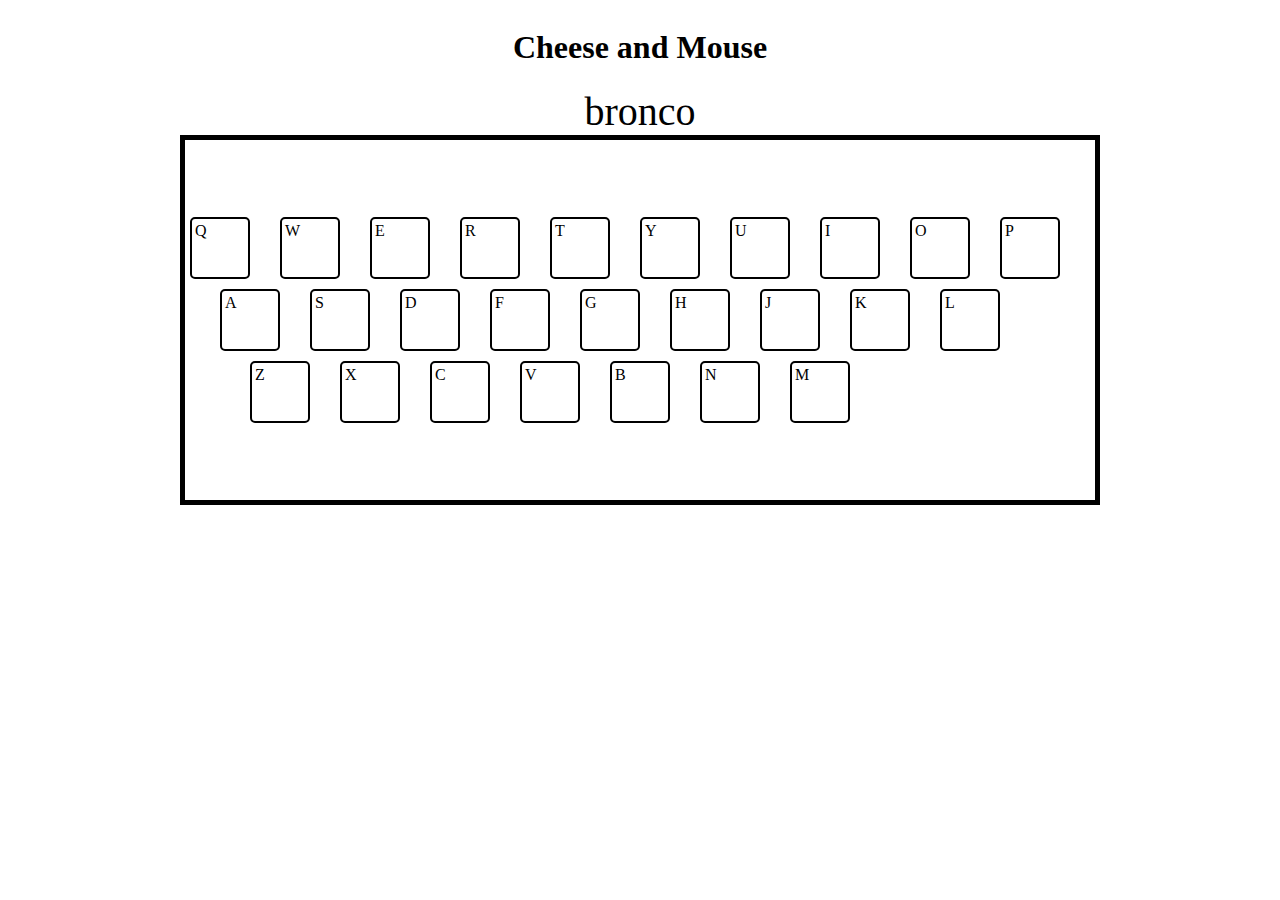
==== index.html @ b476ed8b "hiddenWord in world holder" ====
<!DOCTYPE html>
<html lang="en">
<head>
  <meta charset="UTF-8">
  <meta http-equiv="X-UA-Compatible" content="IE=edge">
  <meta name="viewport" content="width=device-width, initial-scale=1.0">
  <script type="text/javascript" defer src="script.js"></script>
  <link rel="stylesheet" href="style.css">
  <title>Document</title>
</head>
<body>
  <header>
    <h1>Cheese and Mouse</h1>
  </header>
  <section class="info"></section>
  <section class="word"></section>
  <section class="keyboard">
    <div class="key" id="q">Q</div>
    <div class="key" id="w">W</div>
    <div class="key" id="e">E</div>
    <div class="key" id="r">R</div>
    <div class="key" id="t">T</div>
    <div class="key" id="y">Y</div>
    <div class="key" id="u">U</div>
    <div class="key" id="i">I</div>
    <div class="key" id="o">O</div>
    <div class="key" id="p">P</div>
    <div class="key" id="a">A</div>
    <div class="key" id="s">S</div>
    <div class="key" id="d">D</div>
    <div class="key" id="f">F</div>
    <div class="key" id="g">G</div>
    <div class="key" id="h">H</div>
    <div class="key" id="j">J</div>
    <div class="key" id="k">K</div>
    <div class="key" id="l">L</div>
    <div class="key" id="z">Z</div>
    <div class="key" id="x">X</div>
    <div class="key" id="c">C</div>
    <div class="key" id="v">V</div>
    <div class="key" id="b">B</div>
    <div class="key" id="n">N</div>
    <div class="key" id="m">M</div>
  </section>
  
</body>
</html>
---- style.css ----
body {
  display: flex;
  flex-direction: column;
  justify-content: center;
  align-items: center;
}

.word {
  display: flex;
  justify-content: center;
  align-items: center;
  
  width: 600px;
  font-size: 40px;
}

.keyboard {
  display: grid;
  grid-template-columns: 1fr 1fr 1fr 1fr 1fr 1fr 1fr 1fr 1fr 1fr 1fr 1fr 1fr 1fr 1fr 1fr 1fr 1fr 1fr 1fr 1fr 1fr 1fr 1fr 1fr 1fr 1fr 1fr 1fr 1fr;
  grid-template-rows: 1fr 1fr 1fr 1fr 1fr;
  row-gap: 10px;


  border: 5px solid black;
  padding: 5px;
  height: 350px;
  width: 900px;

}

.key {
  border: 2px solid black;
  border-Radius: 5px;
  padding-left: 3px;
  padding-top: 3px;

}



#q {
  grid-row-start: 2;
  grid-column: 1/ span 2;
}

#w {
  grid-row-start: 2;
  grid-column: 4/ span 2;
}

#e {
  grid-row-start: 2;
  grid-column: 7/ span 2;
}

#r {
  grid-row-start: 2;
  grid-column: 10/ span 2;
}

#t {
  grid-row-start: 2;
  grid-column: 13/ span 2;
}

#y {
  grid-row-start: 2;
  grid-column: 16/ span 2;
}

#u {
  grid-row-start: 2;
  grid-column: 19/ span 2;
}

#i {
  grid-row-start: 2;
  grid-column: 22/ span 2;
}

#o {
  grid-row-start: 2;
  grid-column: 25/ span 2;
}

#p {
  grid-row-start: 2;
  grid-column: 28/ span 2;
}

#a {
  grid-row-start: 3;
  grid-column: 2/ span 2;
}

#s {
  grid-row-start: 3;
  grid-column: 5/ span 2;
}

#d {
  grid-row-start: 3;
  grid-column: 8/ span 2;
}

#f {
  grid-row-start: 3;
  grid-column: 11/ span 2;
}

#g {
  grid-row-start: 3;
  grid-column: 14/ span 2;
}

#h {
  grid-row-start: 3;
  grid-column: 17/ span 2;
}

#j {
  grid-row-start: 3;
  grid-column: 20/ span 2;
}

#k {
  grid-row-start: 3;
  grid-column: 23/ span 2;
}

#l {
  grid-row-start: 3;
  grid-column: 26/ span 2;
}

#z {
  grid-row-start: 4;
  grid-column: 3/ span 2;
}

#x {
  grid-row-start: 4;
  grid-column: 6/ span 2;
}

#c {
  grid-row-start: 4;
  grid-column: 9/ span 2;
}

#v {
  grid-row-start: 4;
  grid-column: 12/ span 2;
}

#b {
  grid-row-start: 4;
  grid-column: 15/ span 2;
}

#n {
  grid-row-start: 4;
  grid-column: 18/ span 2;
}

#m {
  grid-row-start: 4;
  grid-column: 21/ span 2;
}
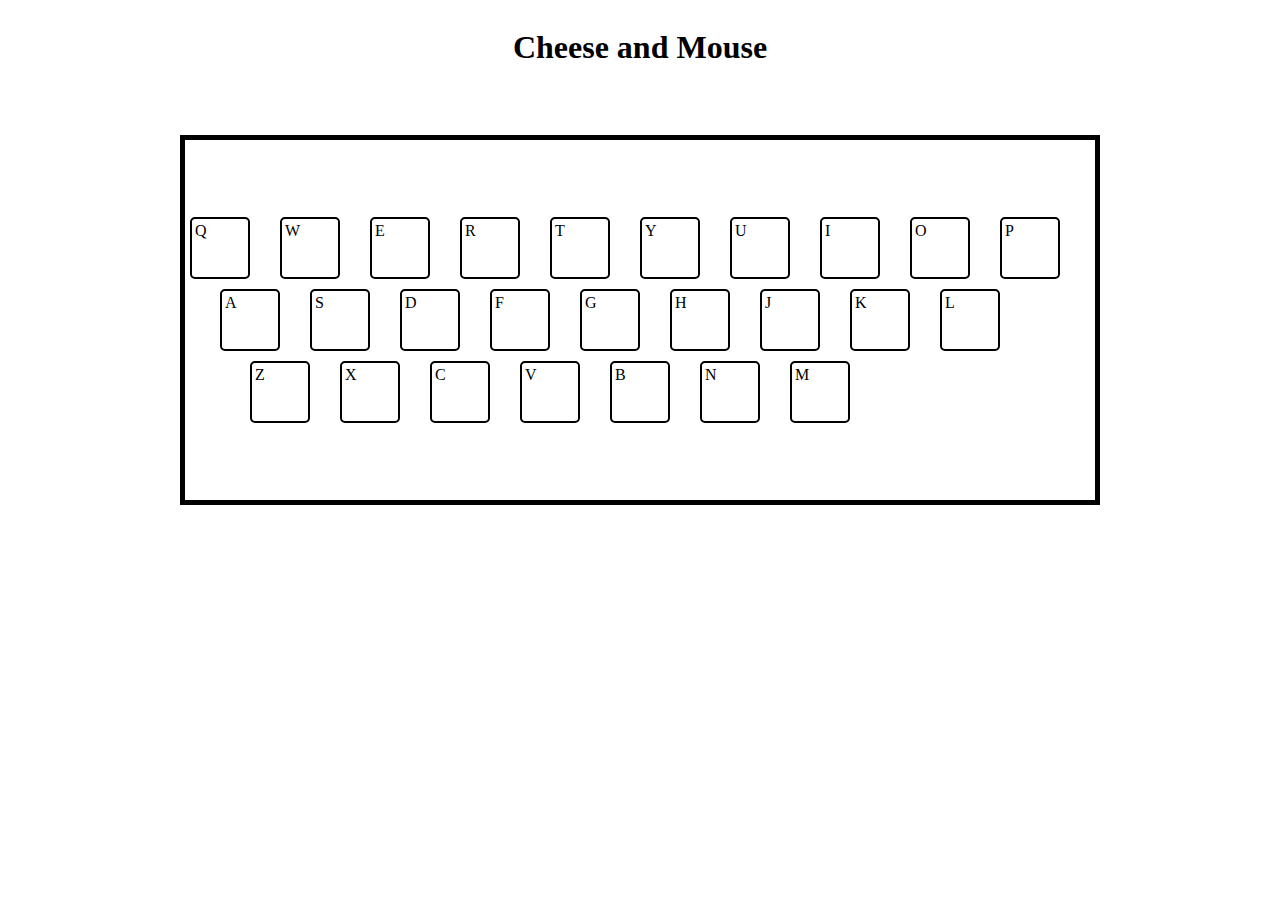
==== commit a4d0eb20: "chances counter added - needs refinement" ====
--- a/index.html
+++ b/index.html
@@ -12,7 +12,9 @@
   <header>
     <h1>Cheese and Mouse</h1>
   </header>
-  <section class="info"></section>
+  <section class="info">
+    <div class="chances"></div>
+  </section>
   <section class="word"></section>
   <section class="keyboard">
     <div class="key" id="q">Q</div>
--- a/style.css
+++ b/style.css
@@ -9,9 +9,15 @@
   display: flex;
   justify-content: center;
   align-items: center;
+  column-gap: 10px;
+
   
   width: 600px;
   font-size: 40px;
+}
+
+.letters {
+  opacity: 0;
 }
 
 .keyboard {
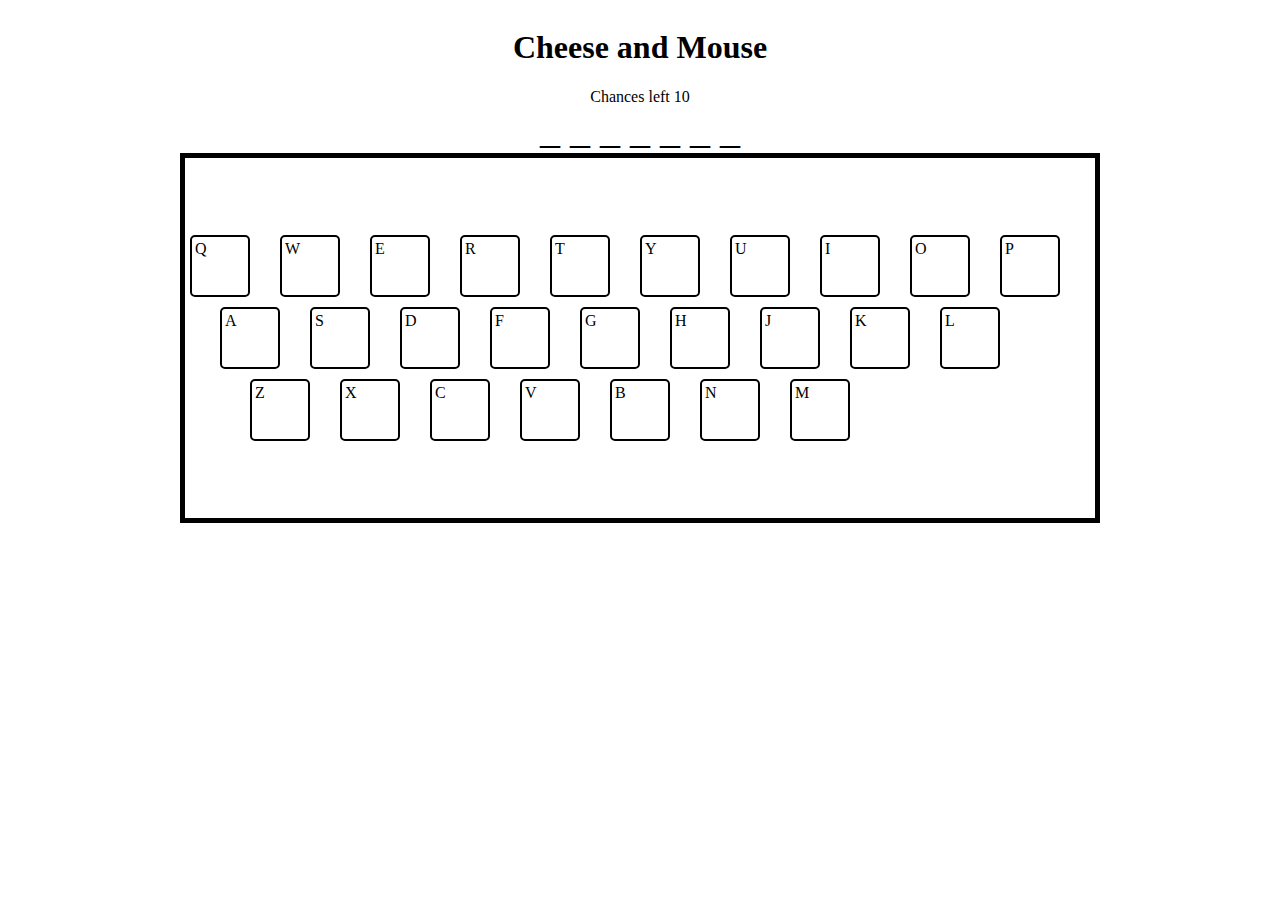
==== commit 963d194d: "winner condition working" ====
--- a/index.html
+++ b/index.html
@@ -14,6 +14,7 @@
   </header>
   <section class="info">
     <div class="chances"></div>
+    <div class="message"></div>
   </section>
   <section class="word"></section>
   <section class="keyboard">
--- a/style.css
+++ b/style.css
@@ -16,8 +16,8 @@
   font-size: 40px;
 }
 
-.letters {
-  opacity: 0;
+.message {
+  font-size: 30px;
 }
 
 .keyboard {
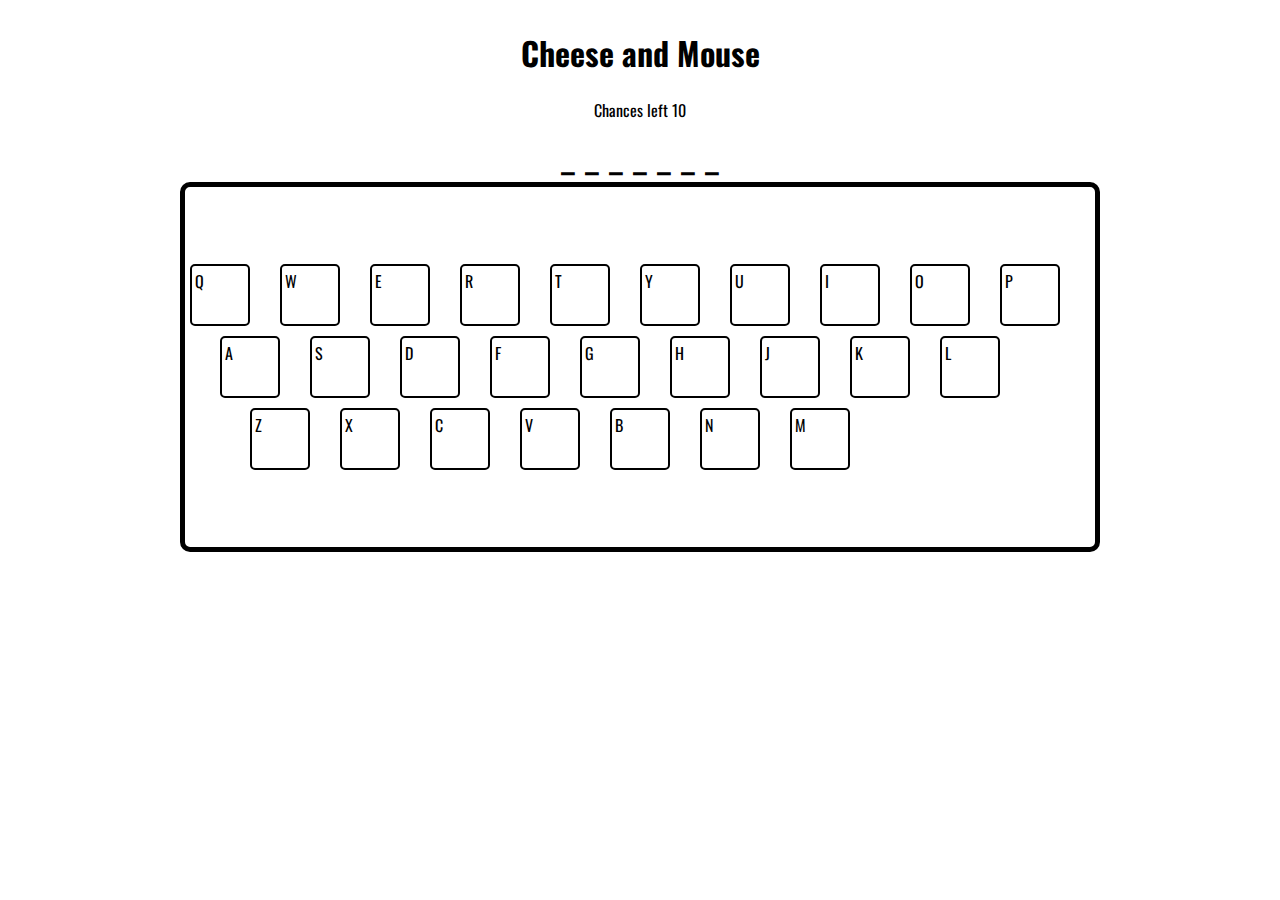
==== commit 8a41f83f: "not focused - css, small cleanup, google font" ====
--- a/index.html
+++ b/index.html
@@ -6,7 +6,8 @@
   <meta name="viewport" content="width=device-width, initial-scale=1.0">
   <script type="text/javascript" defer src="script.js"></script>
   <link rel="stylesheet" href="style.css">
-  <title>Document</title>
+  <link href="https://fonts.googleapis.com/css2?family=Oswald:wght@300&display=swap" rel="stylesheet">
+  <title>Cheese and Mouse</title>
 </head>
 <body>
   <header>
@@ -45,6 +46,6 @@
     <div class="key" id="n">N</div>
     <div class="key" id="m">M</div>
   </section>
-  
+  <button class="restart">Restart</button>
 </body>
 </html>--- a/style.css
+++ b/style.css
@@ -3,6 +3,8 @@
   flex-direction: column;
   justify-content: center;
   align-items: center;
+  font-family: 'Oswald', sans-serif;
+
 }
 
 .word {
@@ -20,6 +22,14 @@
   font-size: 30px;
 }
 
+.restart {
+  opacity: 0;
+  font-size: 18px;
+  margin: 10px;
+  border: 3px solid black;
+  border-radius: 4px;
+}
+
 .keyboard {
   display: grid;
   grid-template-columns: 1fr 1fr 1fr 1fr 1fr 1fr 1fr 1fr 1fr 1fr 1fr 1fr 1fr 1fr 1fr 1fr 1fr 1fr 1fr 1fr 1fr 1fr 1fr 1fr 1fr 1fr 1fr 1fr 1fr 1fr;
@@ -28,6 +38,7 @@
 
 
   border: 5px solid black;
+  border-radius: 10px;
   padding: 5px;
   height: 350px;
   width: 900px;
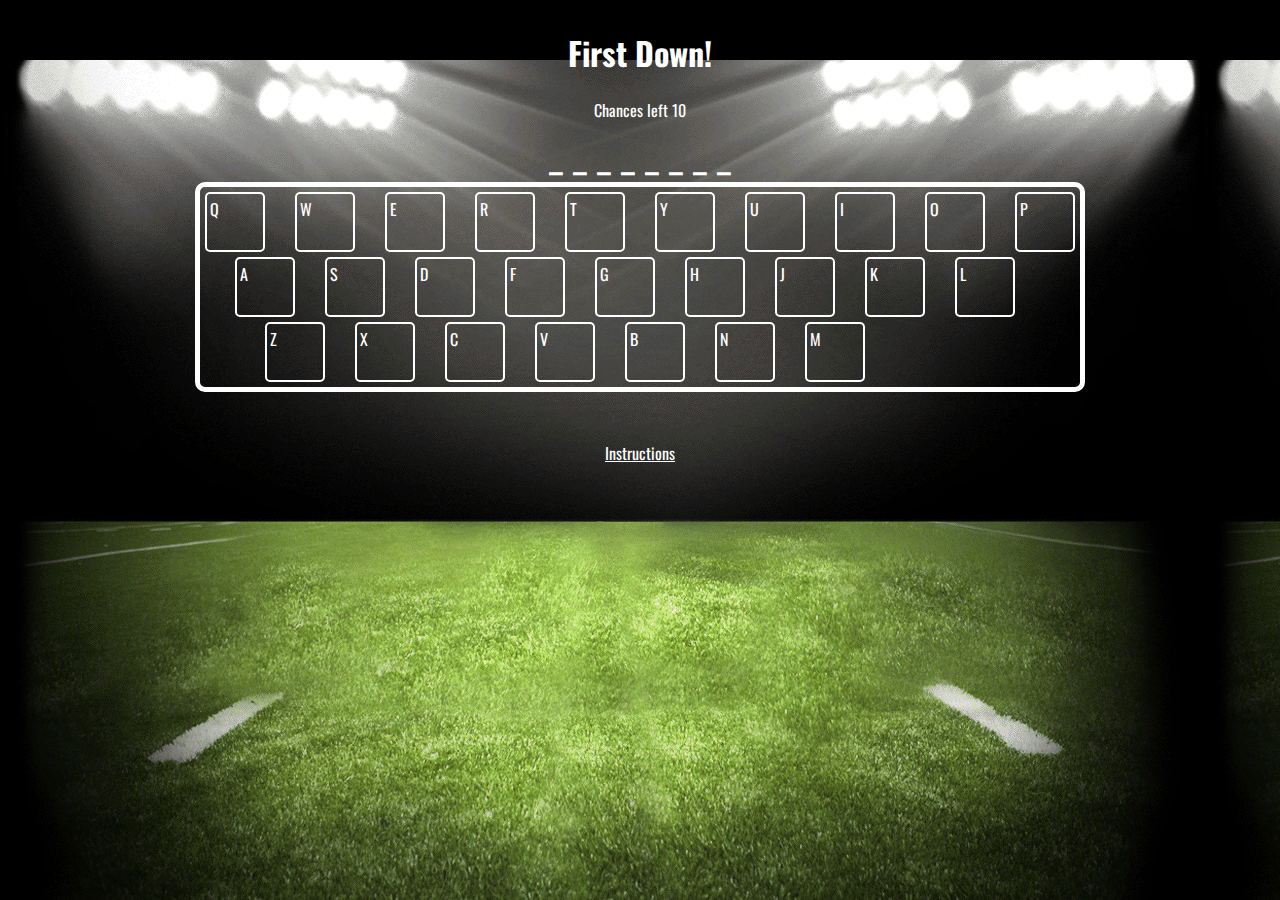
==== commit b513095f: "instructions.html created & linked also readme edits" ====
--- a/index.html
+++ b/index.html
@@ -7,11 +7,11 @@
   <script type="text/javascript" defer src="script.js"></script>
   <link rel="stylesheet" href="style.css">
   <link href="https://fonts.googleapis.com/css2?family=Oswald:wght@300&display=swap" rel="stylesheet">
-  <title>Cheese and Mouse</title>
+  <title>First Down!</title>
 </head>
 <body>
   <header>
-    <h1>Cheese and Mouse</h1>
+    <h1>First Down!</h1>
   </header>
   <section class="info">
     <div class="chances"></div>
@@ -47,5 +47,6 @@
     <div class="key" id="m">M</div>
   </section>
   <button class="restart">Restart</button>
+  <a href="instructions.html">Instructions</a>
 </body>
 </html>--- a/style.css
+++ b/style.css
@@ -3,8 +3,21 @@
   flex-direction: column;
   justify-content: center;
   align-items: center;
+  
+  color: white;
   font-family: 'Oswald', sans-serif;
-
+  background-image: url(Images/field.png);
+}
+
+.instructions {
+  font-size: 20px;
+}
+
+.info {
+  display: flex;
+  flex-direction: column;
+  justify-content: center;
+  align-items: center;
 }
 
 .word {
@@ -26,27 +39,31 @@
   opacity: 0;
   font-size: 18px;
   margin: 10px;
-  border: 3px solid black;
+  border: 3px solid white;
   border-radius: 4px;
+}
+
+a {
+  color: white
 }
 
 .keyboard {
   display: grid;
-  grid-template-columns: 1fr 1fr 1fr 1fr 1fr 1fr 1fr 1fr 1fr 1fr 1fr 1fr 1fr 1fr 1fr 1fr 1fr 1fr 1fr 1fr 1fr 1fr 1fr 1fr 1fr 1fr 1fr 1fr 1fr 1fr;
-  grid-template-rows: 1fr 1fr 1fr 1fr 1fr;
-  row-gap: 10px;
-
-
-  border: 5px solid black;
+  grid-template-columns: 1fr 1fr 1fr 1fr 1fr 1fr 1fr 1fr 1fr 1fr 1fr 1fr 1fr 1fr 1fr 1fr 1fr 1fr 1fr 1fr 1fr 1fr 1fr 1fr 1fr 1fr 1fr 1fr 1fr;
+  grid-template-rows: 1fr 1fr 1fr;
+  row-gap: 5px;
+
+
+  border: 5px solid white;
   border-radius: 10px;
   padding: 5px;
-  height: 350px;
-  width: 900px;
+  height: 190px;
+  width: 870px;
 
 }
 
 .key {
-  border: 2px solid black;
+  border: 2px solid white;
   border-Radius: 5px;
   padding-left: 3px;
   padding-top: 3px;
@@ -56,131 +73,131 @@
 
 
 #q {
-  grid-row-start: 2;
+  grid-row-start: 1;
   grid-column: 1/ span 2;
 }
 
 #w {
-  grid-row-start: 2;
+  grid-row-start: 1;
   grid-column: 4/ span 2;
 }
 
 #e {
-  grid-row-start: 2;
+  grid-row-start: 1;
   grid-column: 7/ span 2;
 }
 
 #r {
-  grid-row-start: 2;
+  grid-row-start: 1;
   grid-column: 10/ span 2;
 }
 
 #t {
-  grid-row-start: 2;
+  grid-row-start: 1;
   grid-column: 13/ span 2;
 }
 
 #y {
-  grid-row-start: 2;
+  grid-row-start: 1;
   grid-column: 16/ span 2;
 }
 
 #u {
-  grid-row-start: 2;
+  grid-row-start: 1;
   grid-column: 19/ span 2;
 }
 
 #i {
-  grid-row-start: 2;
+  grid-row-start: 1;
   grid-column: 22/ span 2;
 }
 
 #o {
-  grid-row-start: 2;
+  grid-row-start: 1;
   grid-column: 25/ span 2;
 }
 
 #p {
-  grid-row-start: 2;
+  grid-row-start: 1;
   grid-column: 28/ span 2;
 }
 
 #a {
-  grid-row-start: 3;
+  grid-row-start: 2;
   grid-column: 2/ span 2;
 }
 
 #s {
-  grid-row-start: 3;
+  grid-row-start: 2;
   grid-column: 5/ span 2;
 }
 
 #d {
-  grid-row-start: 3;
+  grid-row-start: 2;
   grid-column: 8/ span 2;
 }
 
 #f {
-  grid-row-start: 3;
+  grid-row-start: 2;
   grid-column: 11/ span 2;
 }
 
 #g {
-  grid-row-start: 3;
+  grid-row-start: 2;
   grid-column: 14/ span 2;
 }
 
 #h {
-  grid-row-start: 3;
+  grid-row-start: 2;
   grid-column: 17/ span 2;
 }
 
 #j {
-  grid-row-start: 3;
+  grid-row-start: 2;
   grid-column: 20/ span 2;
 }
 
 #k {
-  grid-row-start: 3;
+  grid-row-start: 2;
   grid-column: 23/ span 2;
 }
 
 #l {
-  grid-row-start: 3;
+  grid-row-start: 2;
   grid-column: 26/ span 2;
 }
 
 #z {
-  grid-row-start: 4;
+  grid-row-start: 3;
   grid-column: 3/ span 2;
 }
 
 #x {
-  grid-row-start: 4;
+  grid-row-start: 3;
   grid-column: 6/ span 2;
 }
 
 #c {
-  grid-row-start: 4;
+  grid-row-start: 3;
   grid-column: 9/ span 2;
 }
 
 #v {
-  grid-row-start: 4;
+  grid-row-start: 3;
   grid-column: 12/ span 2;
 }
 
 #b {
-  grid-row-start: 4;
+  grid-row-start: 3;
   grid-column: 15/ span 2;
 }
 
 #n {
-  grid-row-start: 4;
+  grid-row-start: 3;
   grid-column: 18/ span 2;
 }
 
 #m {
-  grid-row-start: 4;
+  grid-row-start: 3;
   grid-column: 21/ span 2;
 }
